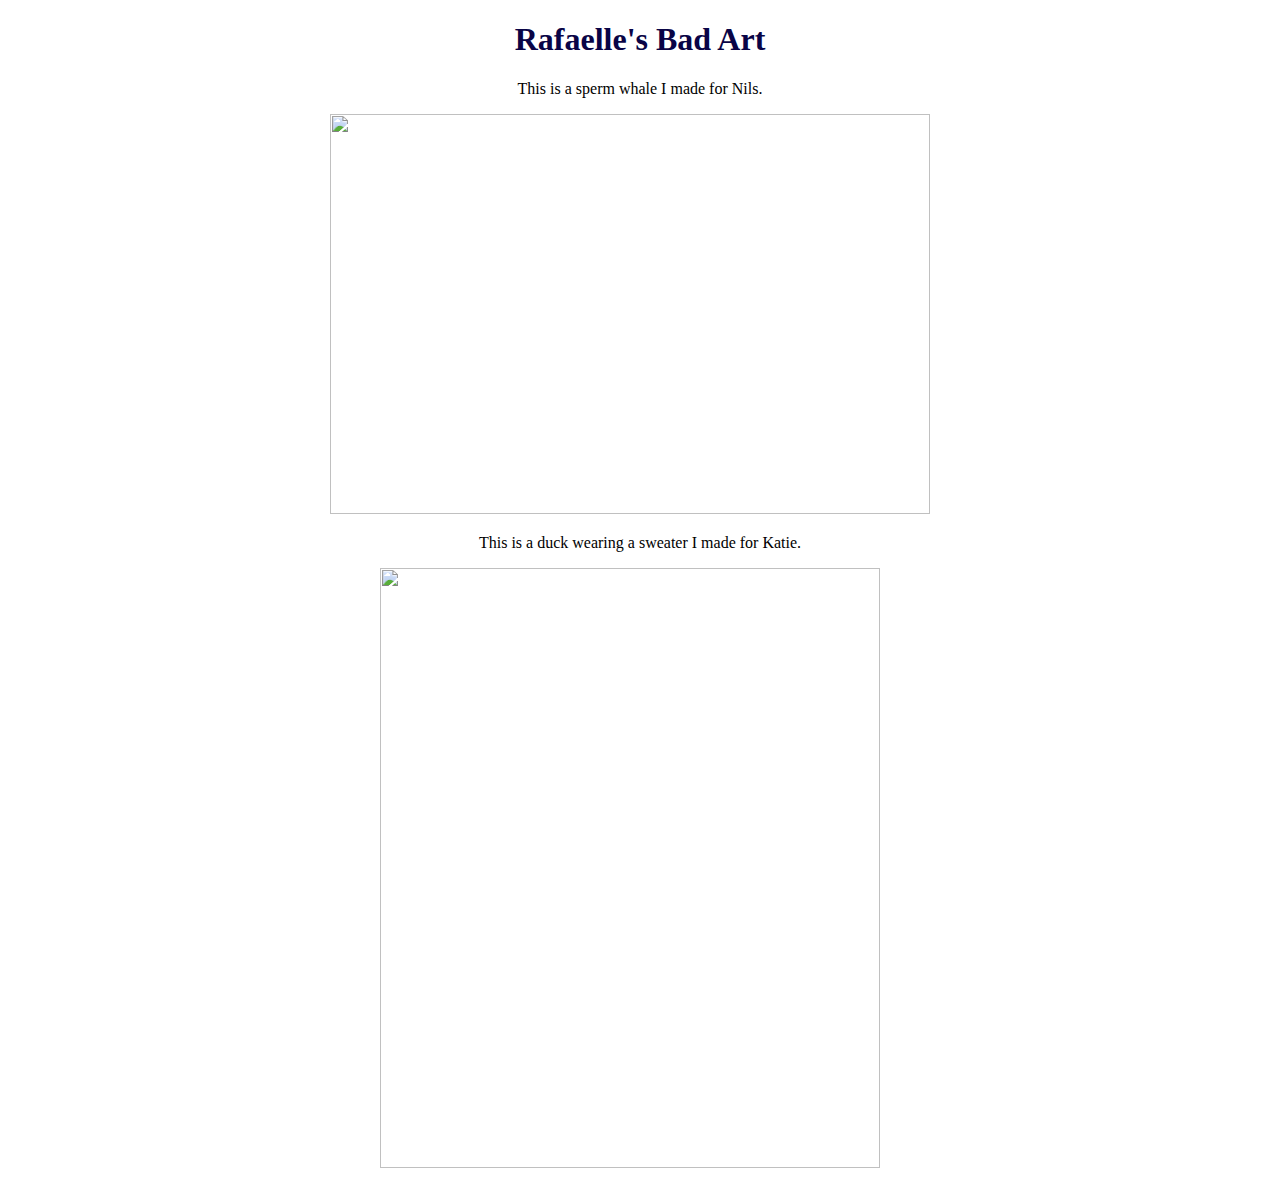
==== index.html @ 5205fc9b "Create index.html" ====
<!DOCTYPE html>


<html>
  <head>
    <title>Rafaelle Geday</title>
    <link rel="stylesheet" type="text/css" href="art.css" />
  </head>
  <body bgcolor="#FFFFFF">
      </a>
    </div>
    <div>
      <h1 id="name-title">Rafaelle's Bad Art
      </h1>
      <div>
        <center>
          <p id="text-one">
            This is a sperm whale I made for Nils.
          </p>
        </center>
      </div>
    </div>
      <center>
        <img class="art" src="art/nilswhale.png"/> 
      </center>
      <div>
        <center>
          <p id="text-one">
            This is a duck wearing a sweater I made for Katie.
          </p>
        </center>
      </div>
    </div>
    <center>
      <img class="katie" src="art/katieduck.jpeg"/> 
    </center>
    <div>
    <div>
    </div>
    </div>
      </div>
  </body>
</html>
---- art.css ----
/* YOUR STYLES HERE */

body {
    font-family: Arial, Helvetica, sans-serif;
}

#menu {
    padding: 5px 10px;
    display: flex;
    align-items: center;
}

.menu-item {
    font-size: 14px;
    color: black;
    margin: 0px 10px;
    text-decoration: none;
}

.menu-item:hover {
    text-decoration: underline;
}

#profile-pic {
    height: 32px;
    width: 32px;
    border-radius: 16px;
}

#profile-pic:hover {
    box-shadow: 0px 0px 5px #C2C2C2;
}

#store-link {
    margin-right: auto;
}

#search {
    margin-top: 120px;
    text-align: center;
}

#main-logo {
    width: 270px;
}

#search-bar {
    height: 34px;
    font-size: 17px;
    border-radius: 17px;

    border: 1px solid #c2c2c2;
    width: 90%;
    max-width: 500px;
    padding-left: 20px;
    padding-right: 20px;
    margin-top: 30px;
}

#search-bar:hover,
#search-bar:focus {
    box-shadow: 0px 0px 5px #C2C2C2;
}

#search-buttons {
    display: flex;
    justify-content: center;
    margin-top: 20px;
}

.search-button{
    margin: 8px;
    padding: 8px 15px;
    cursor: pointer;

    background-color: #f8f9fa;
    border: 1px solid #4b4b4b;
    border-radius: 4px;
    font-size: 14px
}

.search-button:hover {
    box-shadow: 0px 0px 5px #C2C2C2;
}

#name-title {
    text-align:center;
    font-family: 'Times New Roman', Times, serif;
    color: #090446;
}

.art {
    height: 400px;
    width: 600px;
    margin-right: 20px;
}

.katie {
    height: 600px;
    width: 500px;
    margin-right: 20px;
}


#google-icon:hover{
    box-shadow: 0px 0px 5px;
}

#text-one {
    font-family: serif;
    color: black;
}


.links:hover {
    text-decoration: underline;
}

#line {
    color: black;
}
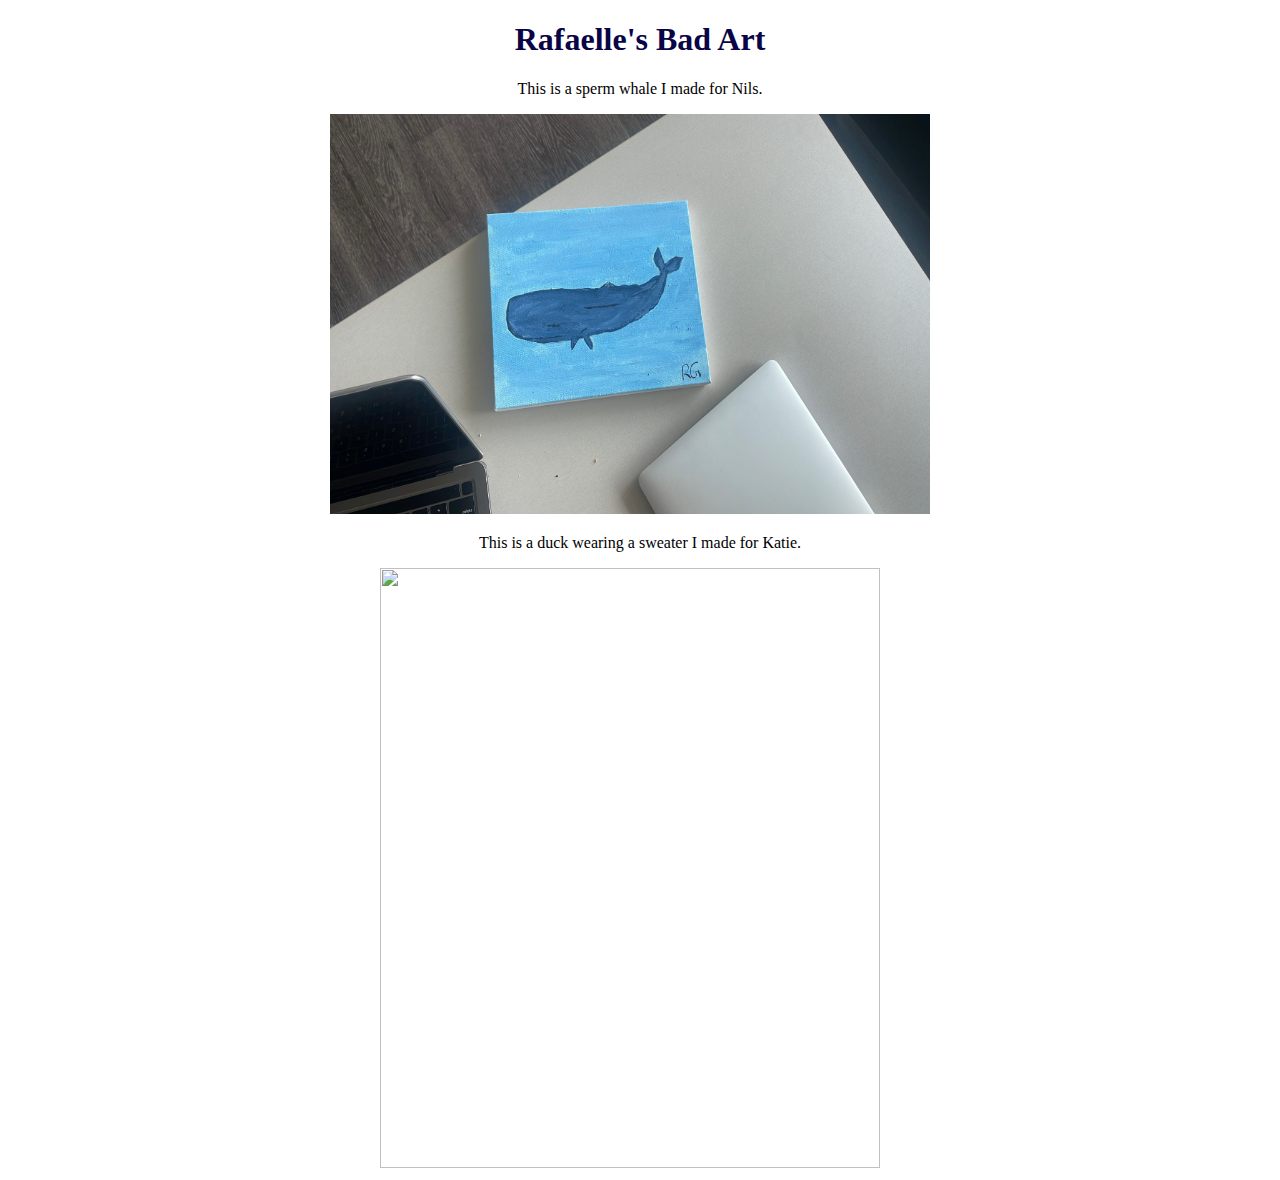
==== commit 194f8605: "Update index.html" ====
--- a/index.html
+++ b/index.html
@@ -21,7 +21,7 @@
       </div>
     </div>
       <center>
-        <img class="art" src="art/nilswhale.png"/> 
+        <img class="art" src="nilswhale.png"/> 
       </center>
       <div>
         <center>
@@ -32,7 +32,7 @@
       </div>
     </div>
     <center>
-      <img class="katie" src="art/katieduck.jpeg"/> 
+      <img class="katie" src="katieduck.jpeg"/> 
     </center>
     <div>
     <div>
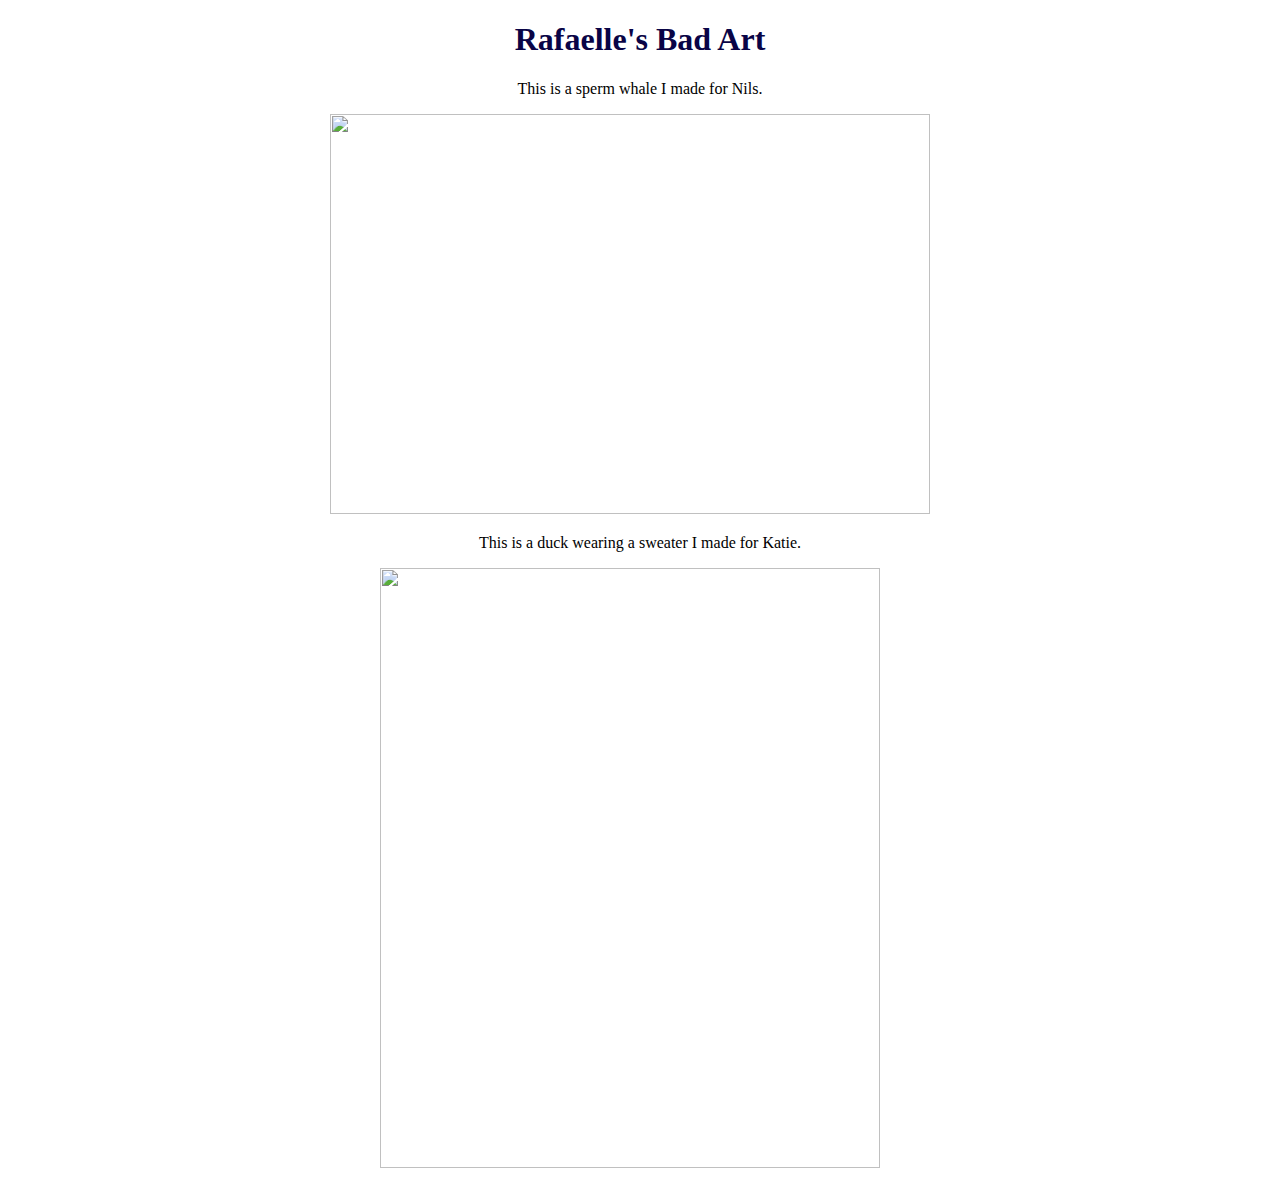
==== commit 2dcda405: "Update index.html" ====
--- a/index.html
+++ b/index.html
@@ -21,7 +21,7 @@
       </div>
     </div>
       <center>
-        <img class="art" src="nilswhale.png"/> 
+        <img class="art" src="main/nilswhale.png"/> 
       </center>
       <div>
         <center>
@@ -32,7 +32,7 @@
       </div>
     </div>
     <center>
-      <img class="katie" src="katieduck.jpeg"/> 
+      <img class="katie" src="main/katieduck.jpeg"/> 
     </center>
     <div>
     <div>
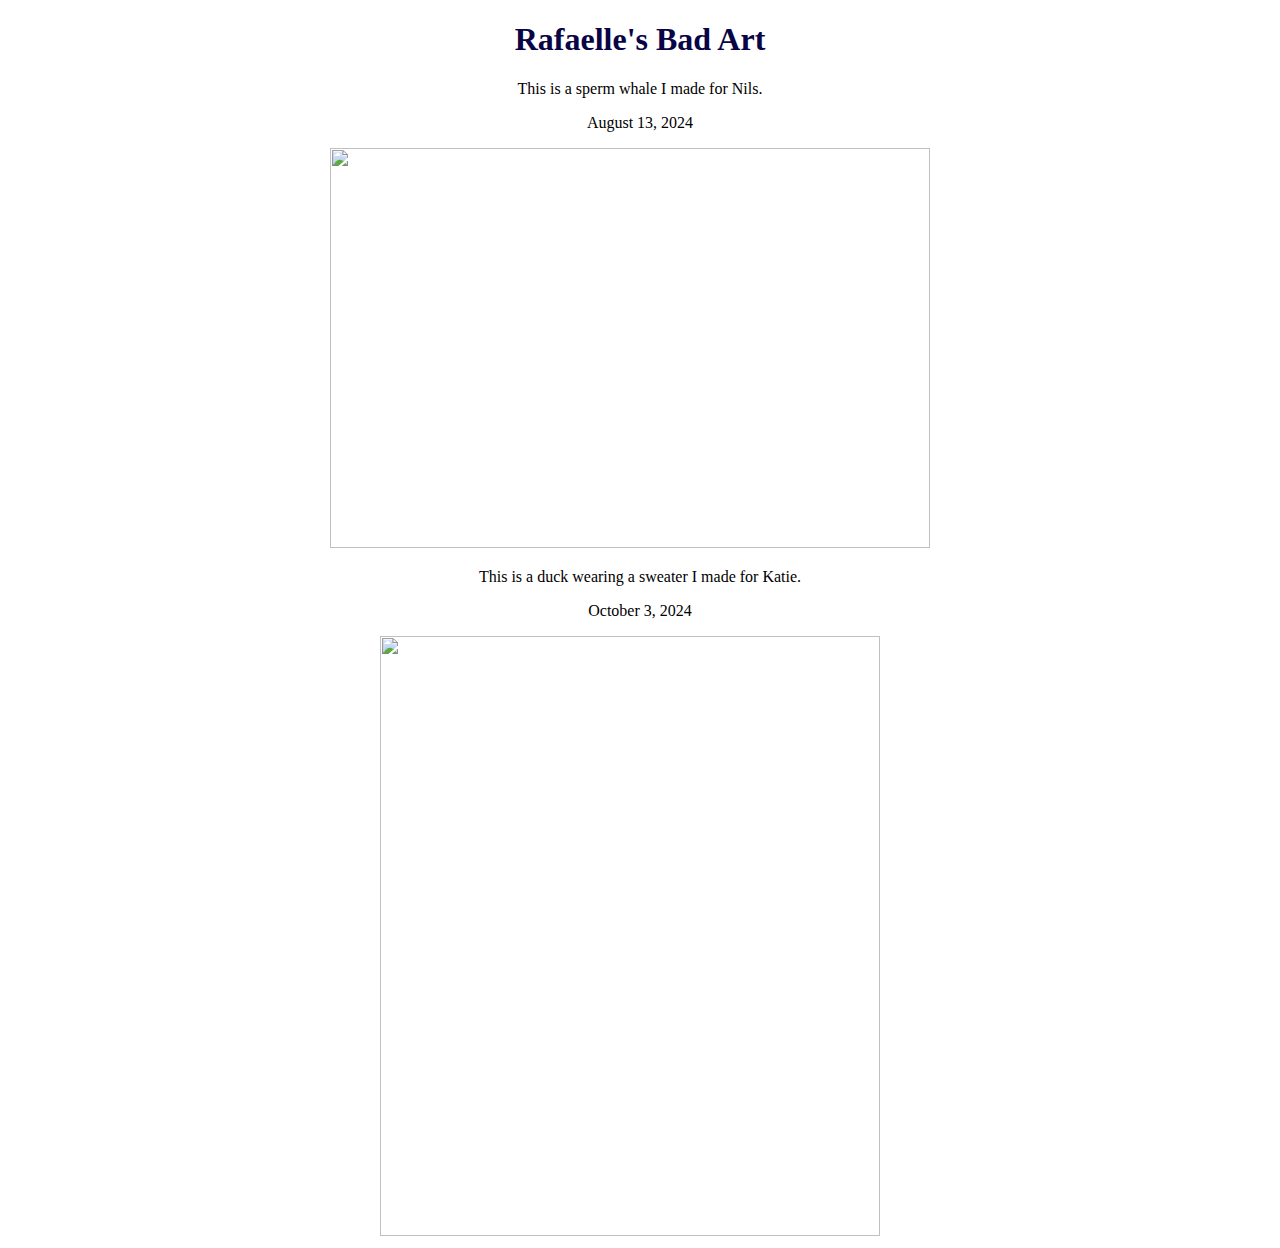
==== commit a59d9386: "Update index.html" ====
--- a/index.html
+++ b/index.html
@@ -17,6 +17,9 @@
           <p id="text-one">
             This is a sperm whale I made for Nils.
           </p>
+          <p id="text-one">
+            August 13, 2024
+          </p>
         </center>
       </div>
     </div>
@@ -27,6 +30,9 @@
         <center>
           <p id="text-one">
             This is a duck wearing a sweater I made for Katie.
+          </p>
+          <p id="text-one">
+            October 3, 2024
           </p>
         </center>
       </div>
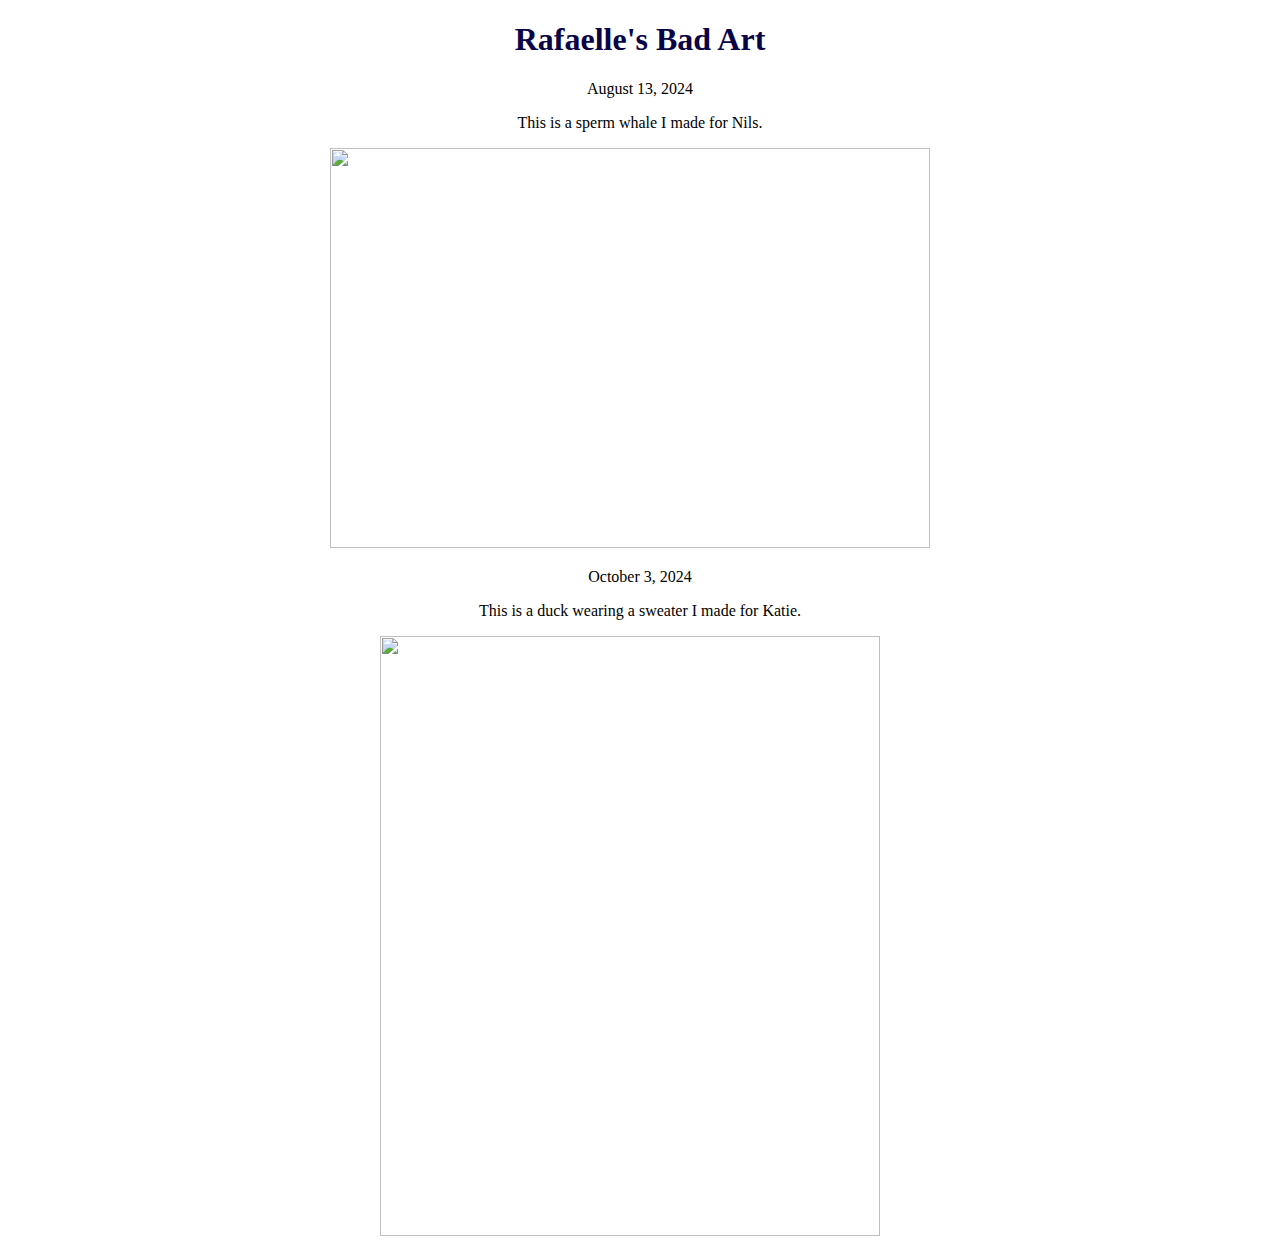
==== commit 36c0c8f9: "Update index.html" ====
--- a/index.html
+++ b/index.html
@@ -15,10 +15,10 @@
       <div>
         <center>
           <p id="text-one">
-            This is a sperm whale I made for Nils.
+            August 13, 2024
           </p>
           <p id="text-one">
-            August 13, 2024
+            This is a sperm whale I made for Nils.
           </p>
         </center>
       </div>
@@ -29,10 +29,10 @@
       <div>
         <center>
           <p id="text-one">
-            This is a duck wearing a sweater I made for Katie.
+            October 3, 2024
           </p>
           <p id="text-one">
-            October 3, 2024
+            This is a duck wearing a sweater I made for Katie.
           </p>
         </center>
       </div>
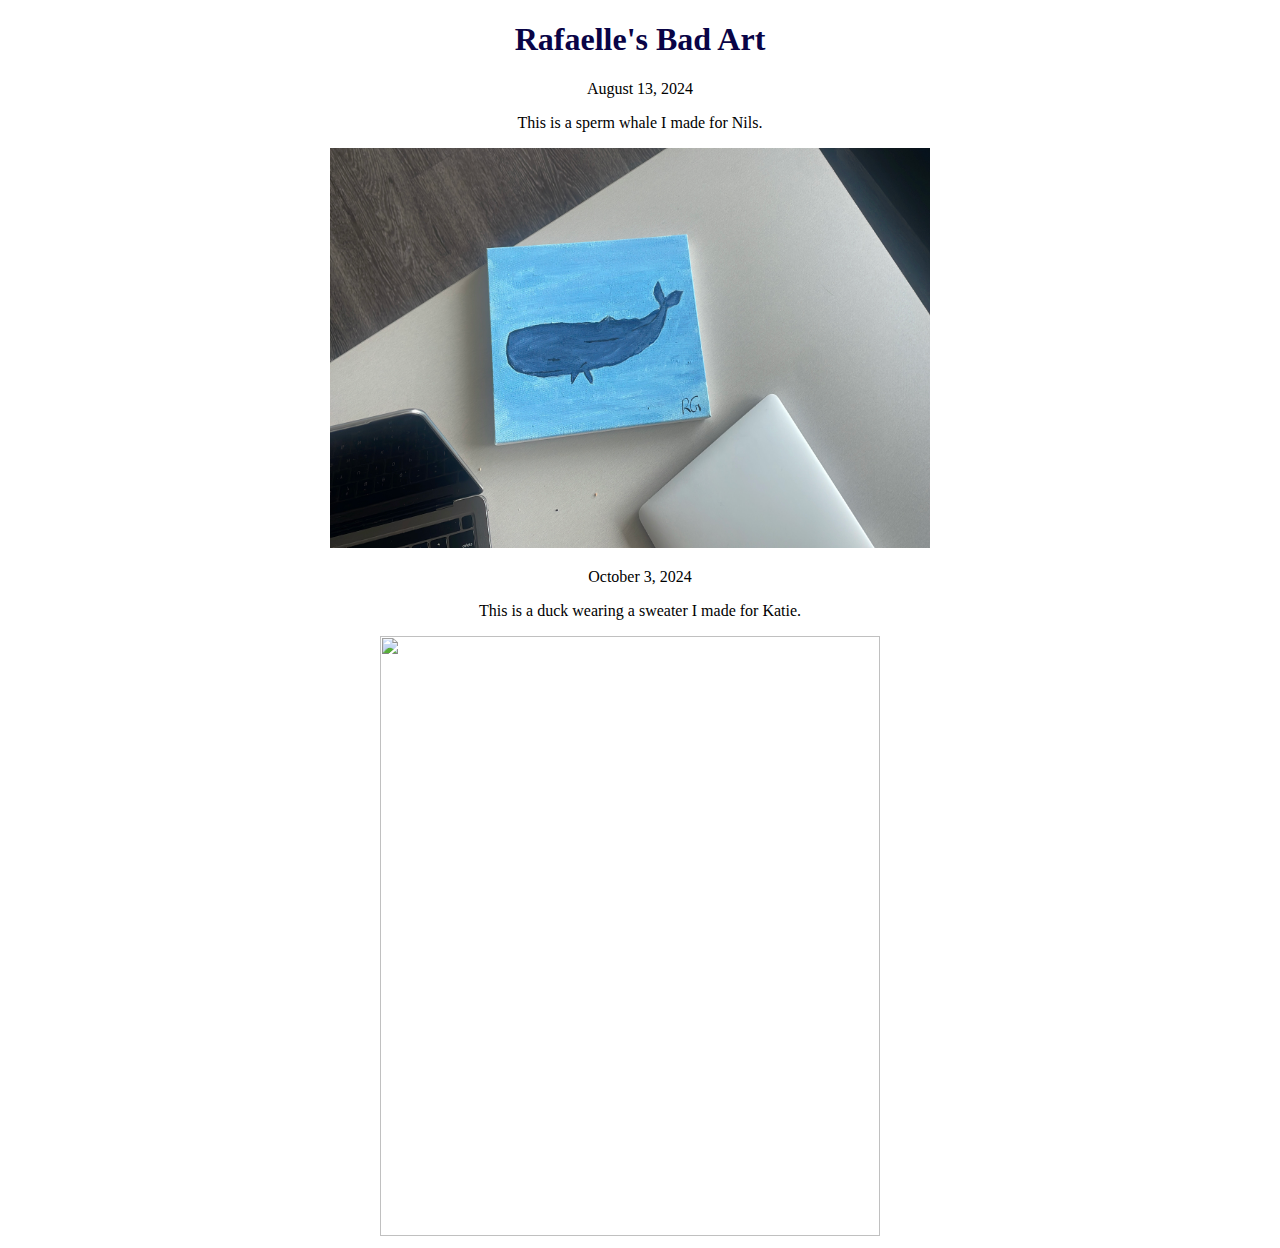
==== commit e0a954c8: "Update index.html" ====
--- a/index.html
+++ b/index.html
@@ -24,7 +24,7 @@
       </div>
     </div>
       <center>
-        <img class="art" src="main/nilswhale.png"/> 
+        <img class="art" src="nilswhale.png"/> 
       </center>
       <div>
         <center>
@@ -38,7 +38,7 @@
       </div>
     </div>
     <center>
-      <img class="katie" src="main/katieduck.jpeg"/> 
+      <img class="katie" src="katieduck.jpeg"/> 
     </center>
     <div>
     <div>
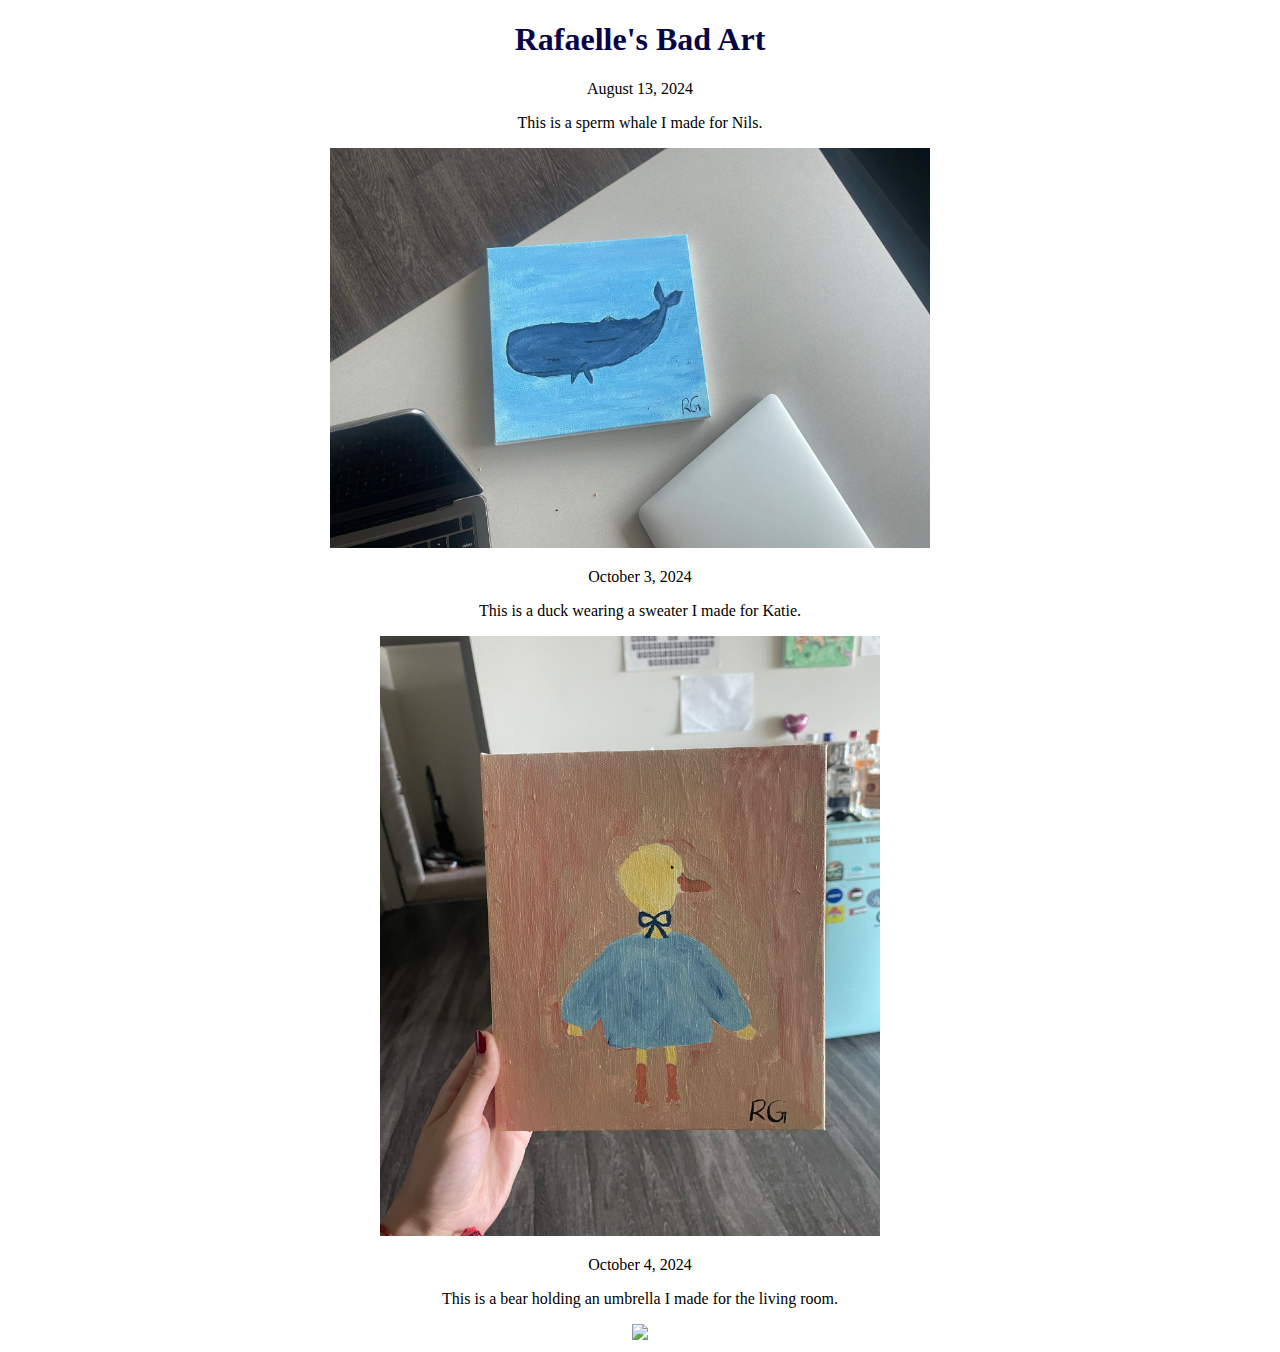
==== commit 1c9f2192: "Update index.html" ====
--- a/index.html
+++ b/index.html
@@ -36,9 +36,25 @@
           </p>
         </center>
       </div>
+    
     </div>
     <center>
       <img class="katie" src="katieduck.jpeg"/> 
+    </center>
+    <div>
+      <div>
+        <center>
+          <p id="text-one">
+            October 4, 2024
+          </p>
+          <p id="text-one">
+            This is a bear holding an umbrella I made for the living room.
+          </p>
+        </center>
+      </div
+      </div>
+    <center>
+      <img class="livingroom" src="bearpainting.jpeg"/> 
     </center>
     <div>
     <div>
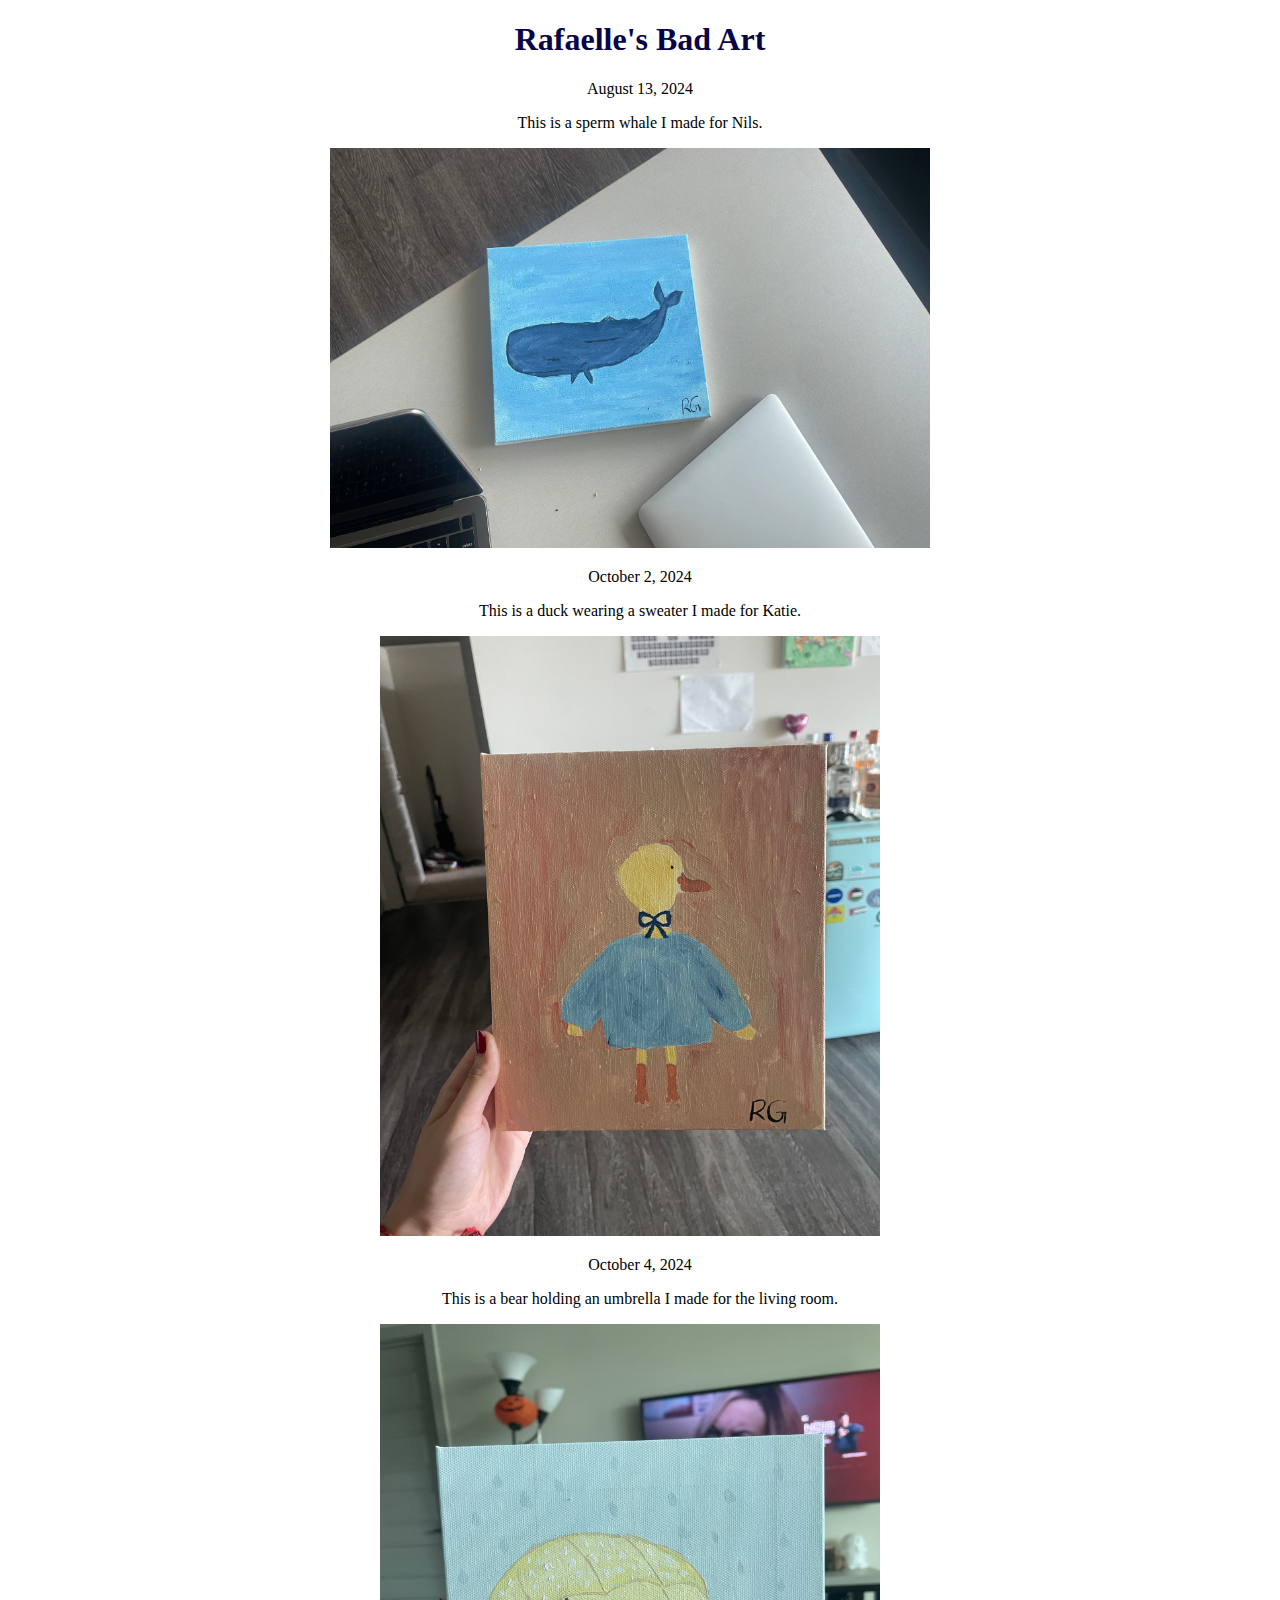
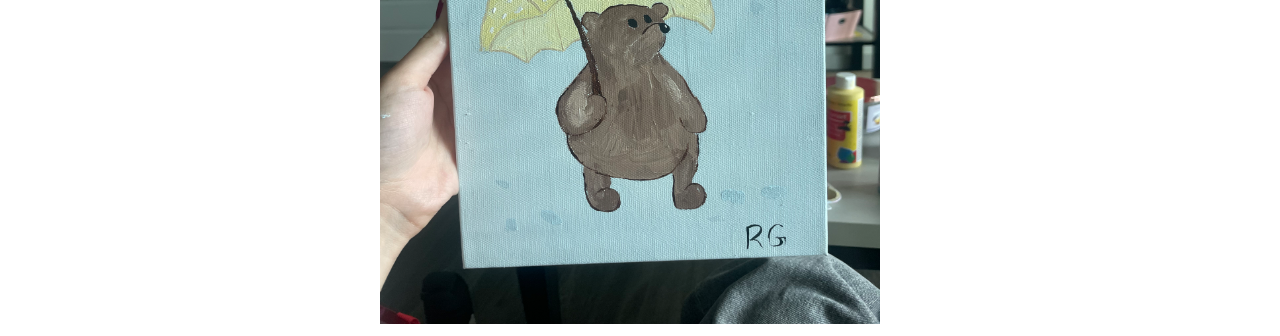
==== commit 95da36bc: "Update index.html" ====
--- a/index.html
+++ b/index.html
@@ -29,7 +29,7 @@
       <div>
         <center>
           <p id="text-one">
-            October 3, 2024
+            October 2, 2024
           </p>
           <p id="text-one">
             This is a duck wearing a sweater I made for Katie.
--- a/art.css
+++ b/art.css
@@ -101,6 +101,12 @@
     margin-right: 20px;
 }
 
+.livingroom {
+    height: 600px;
+    width: 500px;
+    margin-right: 20px;
+}
+
 
 #google-icon:hover{
     box-shadow: 0px 0px 5px;
